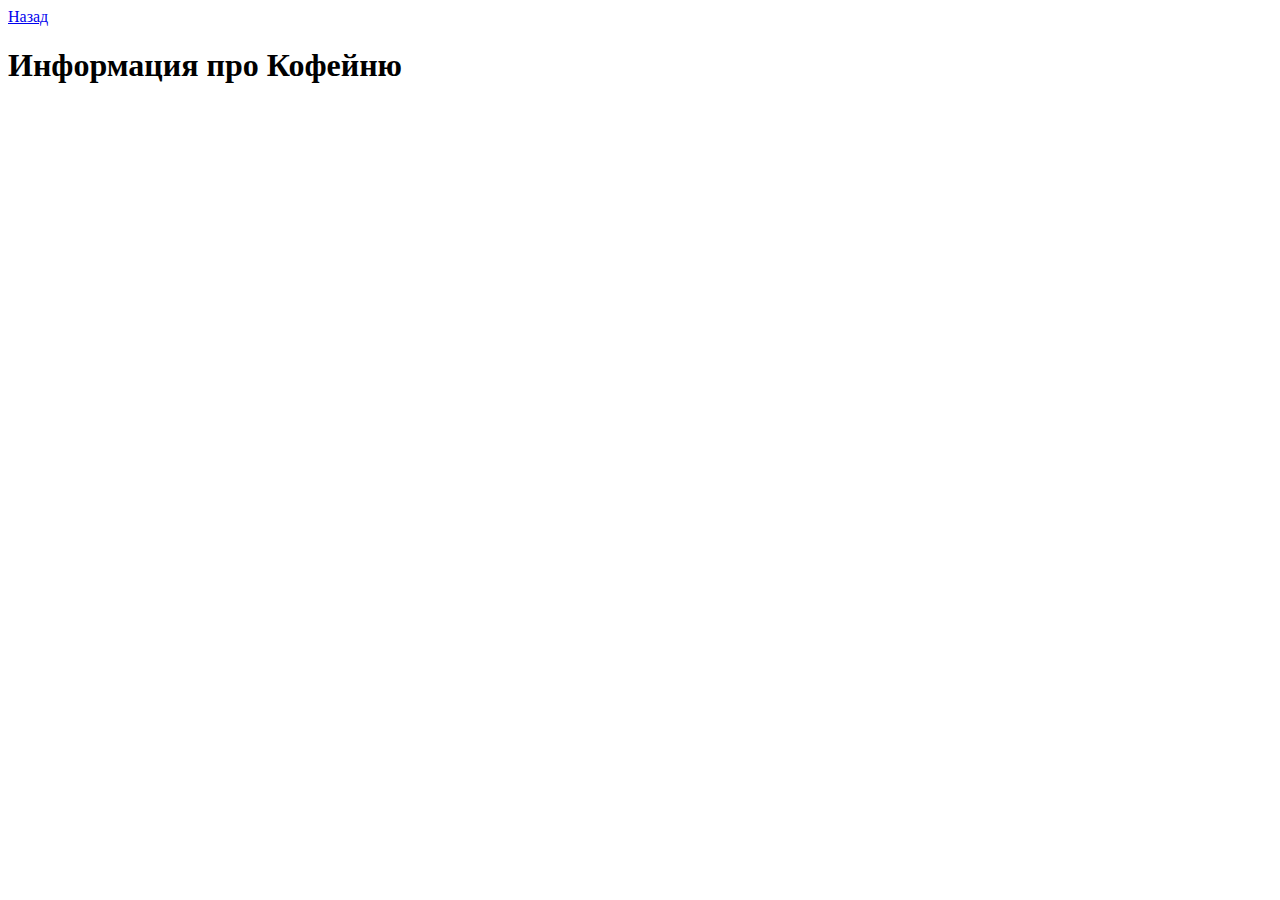
==== pages/coffee.html @ 372cf077 "create test welcome layout" ====
<!DOCTYPE html>
<html lang="en">
  <head>
    <meta charset="UTF-8" />
    <meta name="viewport" content="width=device-width, initial-scale=1.0" />
    <title>Книжный</title>
  </head>
  <body>
    <a href="../index.html">Назад</a>
    <h1>Информация про Кофейню</h1>
  </body>
</html>
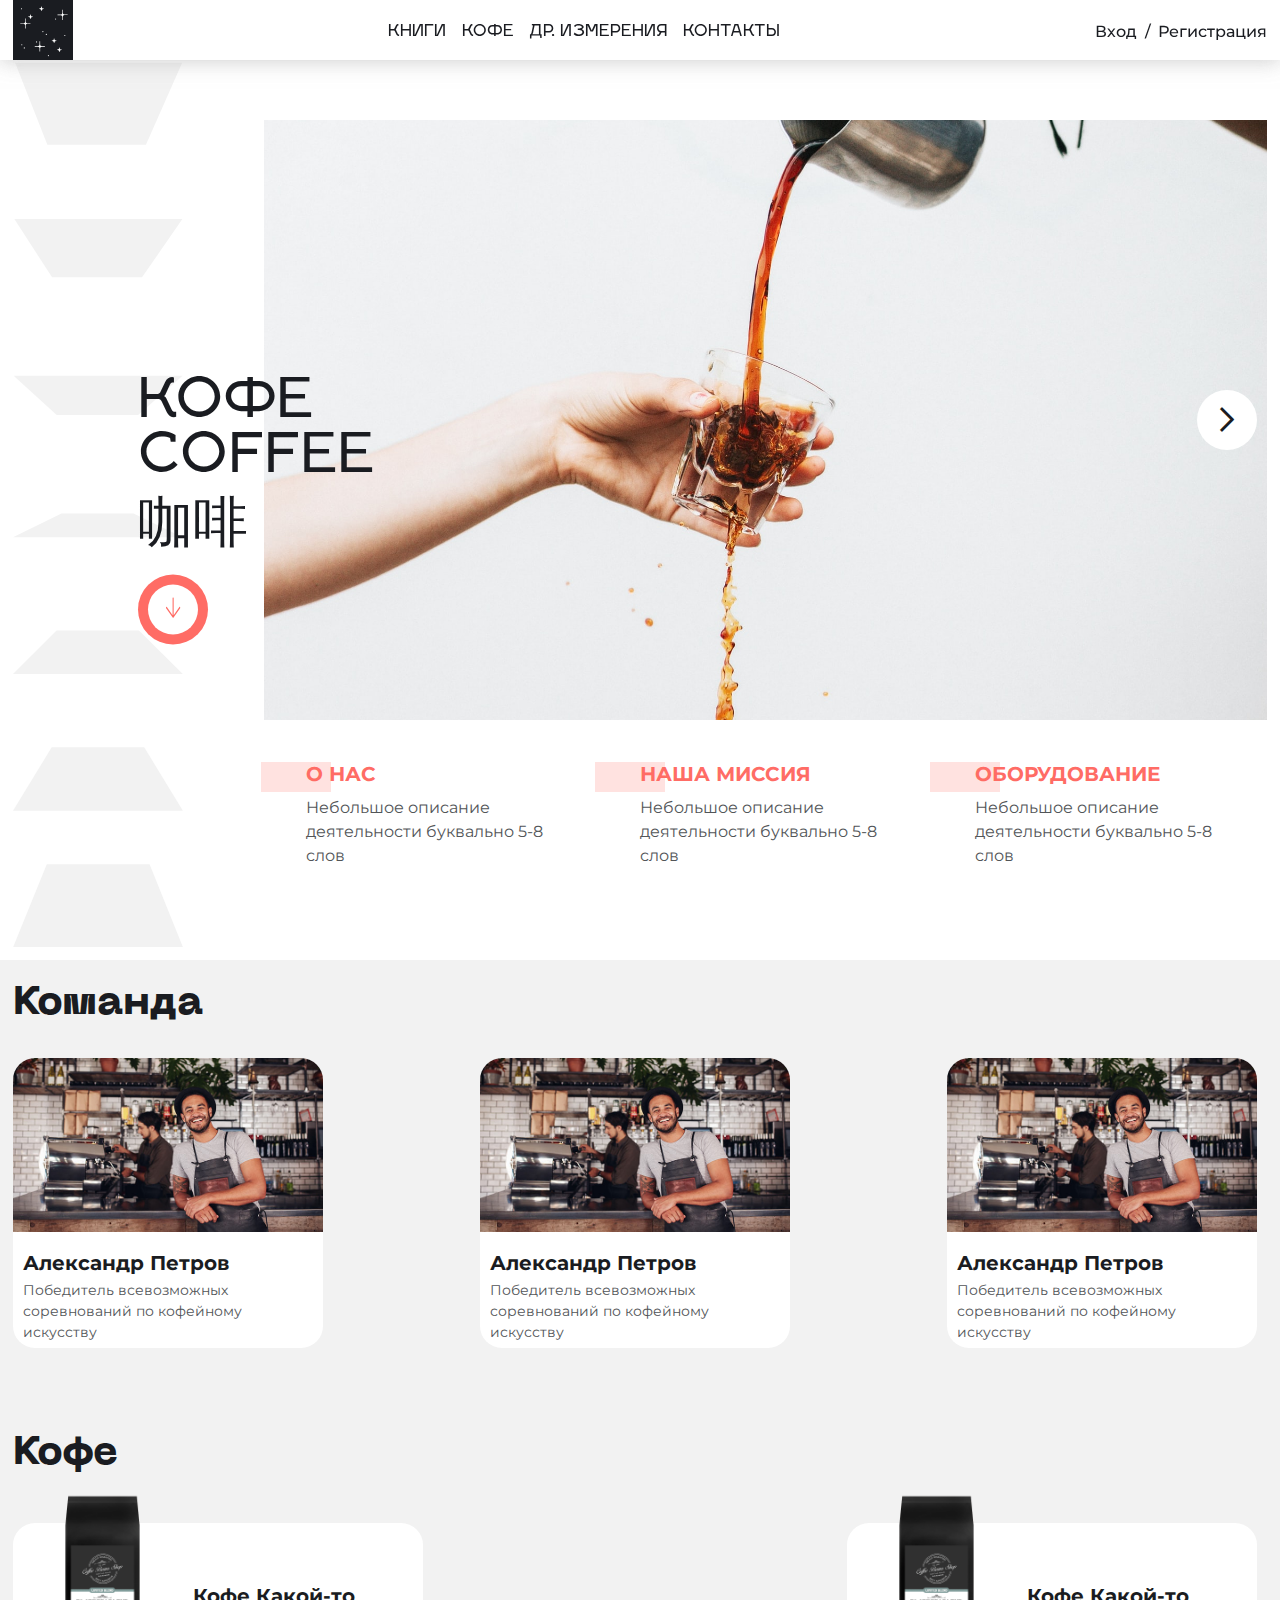
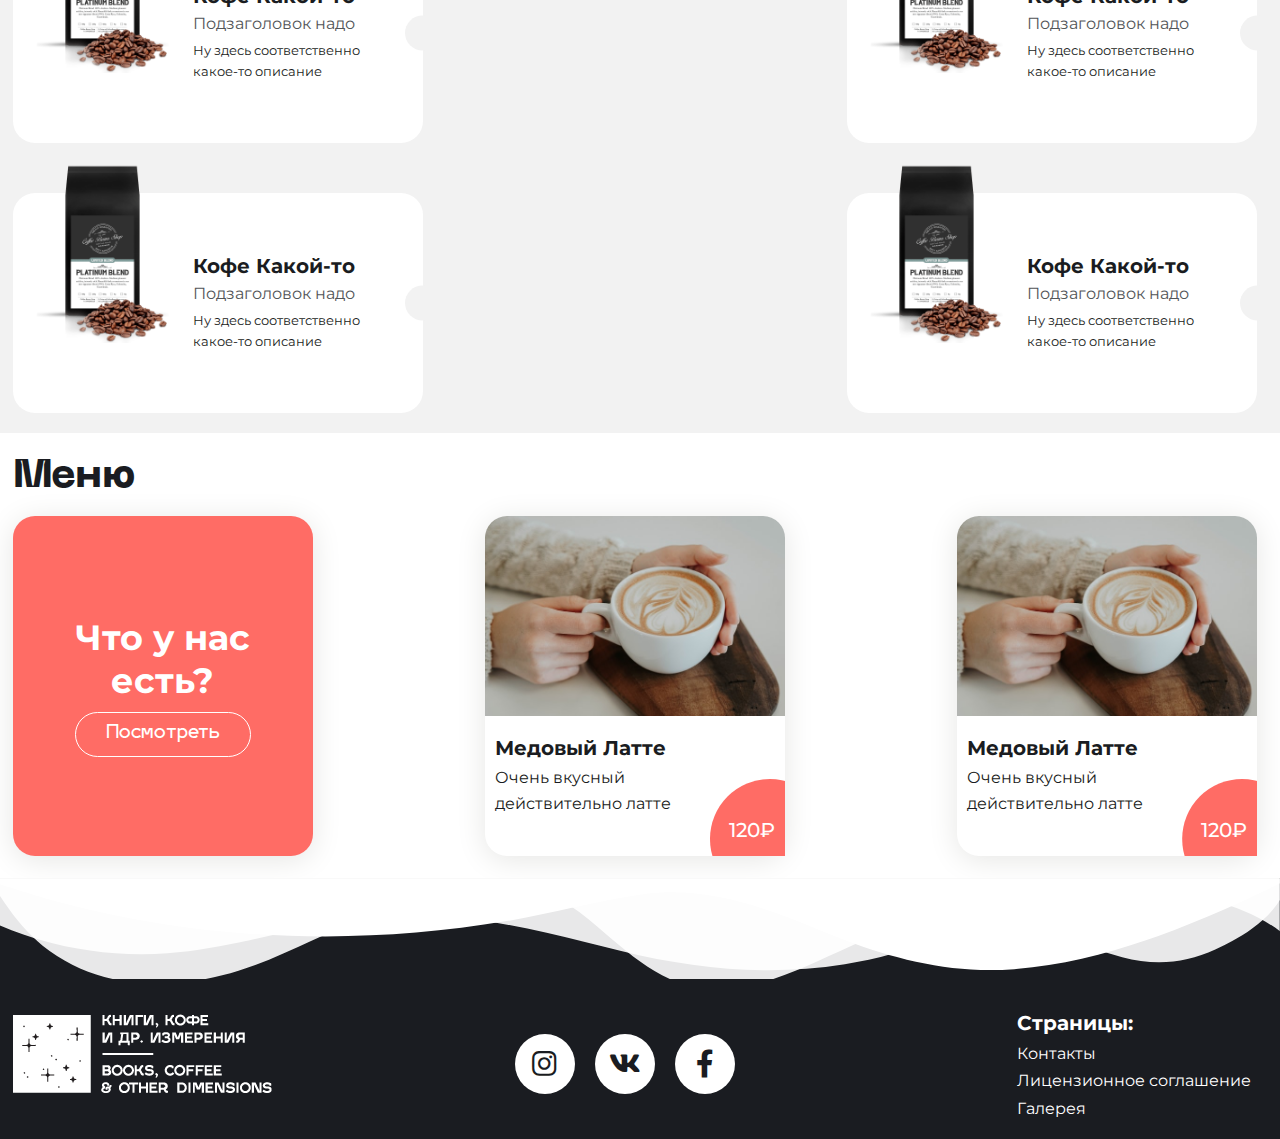
==== commit 463c0fe2: "create lections, auth, coffee pages" ====
--- a/pages/coffee.html
+++ b/pages/coffee.html
@@ -3,10 +3,305 @@
   <head>
     <meta charset="UTF-8" />
     <meta name="viewport" content="width=device-width, initial-scale=1.0" />
-    <title>Книжный</title>
+    <title>Кофейня</title>
+    <!-- FONT-AWESOME -->
+    <link rel="stylesheet" href="../style/css/icons.css" />
+    <!-- CSS -->
+    <link rel="stylesheet" href="../style/css/main.min.css" />
   </head>
   <body>
-    <a href="../index.html">Назад</a>
-    <h1>Информация про Кофейню</h1>
+    <!-- NAVBAR FIXED  -->
+    <nav class="nav-fixed-top">
+      <div class="container">
+        <div class="open-sidebar-button">
+          <i class="fal fa-bars"></i>
+        </div>
+        <div class="nav-logo">
+          <img src="../images/svg/logo-square--black.svg" alt="" />
+        </div>
+        <div class="nav-links">
+          <a class="link-hover-red" href="">Книги</a>
+          <a class="link-hover-red" href="">Кофе</a>
+          <a class="link-hover-red" href=""
+            >Др. И<span class="fix-font">з</span>мерения</a
+          >
+          <a class="link-hover-red" href="">Контакты</a>
+        </div>
+        <div class="nav-auth-buttons">
+          <a class="link-hover-red" href="./login.html">Вход</a>
+          <p>/</p>
+          <a class="link-hover-red" href="./register.html">Регистрация</a>
+        </div>
+      </div>
+    </nav>
+
+    <!-- TOPBAR -->
+    <aside class="sidebar">
+      <button class="close-sidebar-button">
+        <i class="fal fa-times"></i>
+      </button>
+      <div class="content">
+        <div class="logo">
+          <img src="/images/svg/logo-portal--white.svg" alt="" />
+        </div>
+        <div class="sidebar-links">
+          <a href="./pages/books.html">Книги</a>
+          <a href="./pages/coffee.html">Кофе</a>
+          <a href="./pages/lectorium.html"
+            >Др И<span class="fix-font">з</span>мерения</a
+          >
+          <a href="./pages/contacts.html">Контакты</a>
+          <a href="./pages/login.html">Войти / Регистрация</a>
+        </div>
+        <div class="social-links">
+          <a href="#" target="_blank" class="link">
+            <i class="fab fa-instagram"></i>
+          </a>
+          <a href="#" target="_blank" class="link">
+            <i class="fab fa-vk"></i>
+          </a>
+          <a href="#" target="_blank" class="link">
+            <i class="fab fa-facebook-f"></i>
+          </a>
+        </div>
+      </div>
+    </aside>
+
+    <!-- CONTENT -->
+    <main class="margined-navbar">
+      <!-- SECTION COFFEE WELCOME -->
+      <section class="section--coffee-page__hero">
+        <div class="container">
+          <!-- PORTAL -->
+          <div class="portal-image">
+            <img src="../images/svg/pattern_portal--gray.svg" alt="" />
+          </div>
+          <!-- SLIDER -->
+          <div class="slider--default">
+            <div class="slider-btns-wrapper">
+              <button class="btn-slider btn-right">
+                <i class="far fa-chevron-right"></i>
+              </button>
+            </div>
+            <div class="slides">
+              <img src="../images/coffee_slider.jpg" alt="" class="slide" />
+            </div>
+          </div>
+          <!-- TITLE -->
+          <div class="section-title-group">
+            <h1>Кофе</h1>
+            <h1>Co<span class="fix-font">f</span>fee</h1>
+            <h1>咖啡</h1>
+            <div class="btn-scroll-down">
+              <div class="arrow-wrapper">
+                <a href="#team" id="anchorLink" class="animated-icon">
+                  <img src="../images/icons/arrow-down-icon.svg" alt="" />
+                </a>
+              </div>
+            </div>
+          </div>
+          <!-- BRIEF INFO CARDS -->
+          <div class="cards-wrapper">
+            <div class="card">
+              <h6 class="card-title font-red">О нас</h6>
+              <p class="card-description">
+                Небольшое описание деятельности буквально 5-8 слов
+              </p>
+            </div>
+            <div class="card">
+              <h6 class="card-title font-red">Наша Миссия</h6>
+              <p class="card-description">
+                Небольшое описание деятельности буквально 5-8 слов
+              </p>
+            </div>
+            <div class="card">
+              <h6 class="card-title font-red">Оборудование</h6>
+              <p class="card-description">
+                Небольшое описание деятельности буквально 5-8 слов
+              </p>
+            </div>
+          </div>
+        </div>
+      </section>
+      <!-- SECTION COFFEE TEAM -->
+      <section id="team" class="section--coffee-team">
+        <div class="container">
+          <h2 class="section-title">Команда</h2>
+          <div class="cards-wrapper">
+            <div class="card">
+              <div class="card-image">
+                <img src="../images/coffee-worker.jpg" alt="" />
+              </div>
+              <h6 class="card-title">Александр Петров</h6>
+              <p class="card-description">
+                Победитель всевозможных соревнований по кофейному искусству
+              </p>
+            </div>
+            <div class="card">
+              <div class="card-image">
+                <img src="../images/coffee-worker.jpg" alt="" />
+              </div>
+              <h6 class="card-title">Александр Петров</h6>
+              <p class="card-description">
+                Победитель всевозможных соревнований по кофейному искусству
+              </p>
+            </div>
+            <div class="card">
+              <div class="card-image">
+                <img src="../images/coffee-worker.jpg" alt="" />
+              </div>
+              <h6 class="card-title">Александр Петров</h6>
+              <p class="card-description">
+                Победитель всевозможных соревнований по кофейному искусству
+              </p>
+            </div>
+          </div>
+        </div>
+      </section>
+      <!-- SECTION COFFEE ABOUT COFFEE -->
+      <section class="section--coffee-about-coffee">
+        <div class="container">
+          <h2 class="section-title">Кофе</h2>
+          <div class="cards-wrapper">
+            <div class="card">
+              <div class="card-image">
+                <img src="../images/coffee.png" alt="" />
+              </div>
+              <div class="card-content">
+                <h6 class="card-title">Кофе Какой-то</h6>
+                <p class="card-subtitle">Подзаголовок надо</p>
+                <p class="card-description">
+                  Ну здесь соответственно какое-то описание
+                </p>
+              </div>
+              <div class="card-decoration"></div>
+            </div>
+            <div class="card">
+              <div class="card-image">
+                <img src="../images/coffee.png" alt="" />
+              </div>
+              <div class="card-content">
+                <h6 class="card-title">Кофе Какой-то</h6>
+                <p class="card-subtitle">Подзаголовок надо</p>
+                <p class="card-description">
+                  Ну здесь соответственно какое-то описание
+                </p>
+              </div>
+              <div class="card-decoration"></div>
+            </div>
+            <div class="card">
+              <div class="card-image">
+                <img src="../images/coffee.png" alt="" />
+              </div>
+              <div class="card-content">
+                <h6 class="card-title">Кофе Какой-то</h6>
+                <p class="card-subtitle">Подзаголовок надо</p>
+                <p class="card-description">
+                  Ну здесь соответственно какое-то описание
+                </p>
+              </div>
+              <div class="card-decoration"></div>
+            </div>
+            <div class="card">
+              <div class="card-image">
+                <img src="../images/coffee.png" alt="" />
+              </div>
+              <div class="card-content">
+                <h6 class="card-title">Кофе Какой-то</h6>
+                <p class="card-subtitle">Подзаголовок надо</p>
+                <p class="card-description">
+                  Ну здесь соответственно какое-то описание
+                </p>
+              </div>
+              <div class="card-decoration"></div>
+            </div>
+          </div>
+        </div>
+      </section>
+      <!-- SECTION COFFEE MENU -->
+      <section class="section--coffee-menu">
+        <div class="container">
+          <h2 class="section-title">Меню</h2>
+          <div class="cards-wrapper">
+            <div class="card">
+              <h3 class="font-white">
+                Что у нас <br />
+                есть?
+              </h3>
+              <a href="" class="btn btn-x1 btn-round btn-white">Посмотреть</a>
+            </div>
+            <div class="card">
+              <div class="card-image">
+                <img src="../images/coffee-1.jpg" alt="" />
+              </div>
+              <h6 class="card-title">Медовый Латте</h6>
+              <p class="card-description">Очень вкусный действительно латте</p>
+              <p class="card-price font-white">120₽</p>
+            </div>
+            <div class="card">
+              <div class="card-image">
+                <img src="../images/coffee-1.jpg" alt="" />
+              </div>
+              <h6 class="card-title">Медовый Латте</h6>
+              <p class="card-description">Очень вкусный действительно латте</p>
+              <p class="card-price font-white">120₽</p>
+            </div>
+          </div>
+        </div>
+      </section>
+    </main>
+    <!-- FOOTER -->
+    <footer>
+      <div class="shape-divider-bottom">
+        <svg
+          data-name="Layer 1"
+          xmlns="http://www.w3.org/2000/svg"
+          viewBox="0 0 1200 100"
+          preserveAspectRatio="none"
+        >
+          <path
+            d="M0,0V46.29c47.79,22.2,103.59,32.17,158,28,70.36-5.37,136.33-33.31,206.8-37.5C438.64,32.43,512.34,53.67,583,72.05c69.27,18,138.3,24.88,209.4,13.08,36.15-6,69.85-17.84,104.45-29.34C989.49,25,1113-14.29,1200,52.47V0Z"
+            opacity=".9"
+            class="shape-fill"
+          ></path>
+          <path
+            d="M0,0V15.81C13,36.92,27.64,56.86,47.69,72.05,99.41,111.27,165,111,224.58,91.58c31.15-10.15,60.09-26.07,89.67-39.8,40.92-19,84.73-46,130.83-49.67,36.26-2.85,70.9,9.42,98.6,31.56,31.77,25.39,62.32,62,103.63,73,40.44,10.79,81.35-6.69,119.13-24.28s75.16-39,116.92-43.05c59.73-5.85,113.28,22.88,168.9,38.84,30.2,8.66,59,6.17,87.09-7.5,22.43-10.89,48-26.93,60.65-49.24V0Z"
+            opacity=".9"
+            class="shape-fill"
+          ></path>
+          <path
+            d="M0,0V5.63C149.93,59,314.09,71.32,475.83,42.57c43-7.64,84.23-20.12,127.61-26.46,59-8.63,112.48,12.24,165.56,35.4C827.93,77.22,886,95.24,951.2,90c86.53-7,172.46-45.71,248.8-84.81V0Z"
+            class="shape-fill"
+          ></path>
+        </svg>
+      </div>
+      <div class="container">
+        <div class="footer-logo">
+          <img src="../images/logo-footer.png" alt="" />
+        </div>
+        <div class="social-links">
+          <a href="#" target="_blank" class="link">
+            <i class="fab fa-instagram"></i>
+          </a>
+          <a href="#" target="_blank" class="link">
+            <i class="fab fa-vk"></i>
+          </a>
+          <a href="#" target="_blank" class="link">
+            <i class="fab fa-facebook-f"></i>
+          </a>
+        </div>
+        <div class="footer-links">
+          <h6 class="font-white">Страницы:</h6>
+          <ul class="links-list">
+            <a class="link-hover-red" href="#">Контакты</a>
+            <a class="link-hover-red" href="#">Лицензионное соглашение</a>
+            <a class="link-hover-red" href="#">Галерея</a>
+          </ul>
+        </div>
+      </div>
+    </footer>
+
+    <!-- JS -->
+    <script src="../js/index.js"></script>
   </body>
 </html>
--- a/style/css/main.min.css
+++ b/style/css/main.min.css
@@ -0,0 +1,2 @@
+@import url("https://fonts.googleapis.com/css2?family=Montserrat:wght@300;400;500&display=swap");*{margin:0;padding:0;box-sizing:border-box}html{font-size:10px}body{color:#1a1c21;font-family:"Montserrat", sans-serif}main{width:100%;min-height:100vh;height:auto;position:relative}.margined-navbar{margin-top:60px}section{width:100%;height:auto;position:relative}section .section-title{margin-top:25px}@media only screen and (max-width: 767px){section .section-title{text-align:center}}section .content-bar{width:100%;height:auto;display:flex;position:relative;margin:20px 0px 20px 0px;align-items:center}section .content-bar .back-button{width:100px}section .content-bar .back-button a{color:#1a1c21;font-weight:500;font-size:20px}section .content-bar .back-button:hover a{color:#ff6c65}section .content-bar .button-group{display:flex}section .content-bar .button-group button{outline:none}@media screen and (max-width: 550px){section .content-bar .button-group{flex-direction:column-reverse}section .content-bar .button-group button:last-child{border-left:1px solid #1a1c21 !important}}.container{width:1270px;height:auto;margin:auto;display:flex;flex-direction:column;position:relative}@media only screen and (max-width: 1289px){.container{width:98%}}.social-links{width:220px;height:auto;display:flex;justify-content:space-between}@media only screen and (max-width: 979px){.social-links{margin:15px 0px 15px 0px}}.social-links .link{width:60px;height:60px;background-color:#fff;display:flex;justify-content:center;align-items:center;border-radius:50%}.social-links .link i{color:#1a1c21;font-size:28px;transition:0.1s ease-in-out}.social-links .link:hover i{color:#ff6c65}.pagination{width:auto;min-width:180px;height:60px;margin:50px auto 0px auto;display:flex}.pagination .btn-pagination{width:60px;height:60px;border:1px solid #e6e6e4;border-left:none;font-size:20px;font-weight:700;transition:0.15s ease-in-out}.pagination .btn-pagination:first-child{border-left:1px solid #e6e6e4}.pagination .btn-pagination:hover{background-color:#ff6c65;border-color:#ff6c65;color:#fff}@font-face{font-family:NeueMachina-UltraBold;src:url("../fonts/NeueMachina-Ultrabold.woff2")}@font-face{font-family:IgraSans;src:url("../fonts/IgraSans.otf")}h1,h2,h3{font-family:NeueMachina-UltraBold}.fix-font{margin-left:1px}h4,h5,h6{font-family:IgraSans}h1{font-size:4.5rem}@media only screen and (max-width: 767px){h1{font-size:3.5rem}}h2{font-size:4rem}h3{font-size:3.5rem}h4{font-size:3rem;font-family:"Montserrat", sans-serif}h5{font-size:2.5rem;font-family:"Montserrat", sans-serif}h6{font-size:2rem;font-family:"Montserrat", sans-serif}p{font-size:1.6rem;line-height:1.6;font-family:"Montserrat", sans-serif}a{font-size:1.6rem;text-decoration:none;transition:0.2s ease-in-out;font-family:"Montserrat", sans-serif;color:#1a1c21}.link-hover-red{transition:0.15s ease-in-out}.link-hover-red:hover{color:#ff6c65 !important}li{list-style-type:none}.text-center{text-align:center}.font-white{color:#fff}.font-red{color:#ff6c65}.font-violet{color:#999aca}button{background-color:transparent;font-size:16px;cursor:pointer;border:none}.btn{margin-top:10px;font-family:IgraSans;display:flex;align-items:center;transition:0.15s ease-out;cursor:pointer;background-color:transparent;user-select:none;outline:0}.btn:focus{outline:auto}.btn-x1{height:45px;font-size:18px;padding:0px 30px;border-radius:4px}.btn-x2{height:40px;padding:0px 25px;border-radius:4px}.btn-x3{height:35px;padding:0px 20px;border-radius:4px}.btn-round{border-radius:33px}.btn-black{border:1px solid #1a1c21;color:#1a1c21}.btn-black:hover{background-color:#1a1c21;color:#fff}.btn-white{border:1px solid #fff;color:#fff}.btn-white:hover{background-color:#fff;color:#1a1c21}.btn-red{border:1px solid #ff6c65;color:#ff6c65}.btn-red:hover{background-color:#ff6c65;color:#fff}.btn-green{border:1px solid #10e092;color:#10e092}.btn-green:hover{background-color:#10e092;color:#fff}.btn-violet{border:1px solid #999aca;color:#999aca}.btn-violet:hover{background-color:#999aca;color:#fff}.btn-violet-fill{border:1px solid #999aca;background-color:#999aca;color:#fff}.btn-green-fill{border:1px solid #10e092;background-color:#10e092;color:#fff}.btn-red-fill{border:1px solid #ff6c65;background-color:#ff6c65;color:#fff}.btn-black-fill{border:1px solid #1a1c21;background-color:#1a1c21;color:#fff}.btn-white-fill{border:1px solid #fff;background-color:#fff;color:#1a1c21}.btn-icon i{font-size:23px;margin:2.5px 0px 0px 12px}.slider--fullpage,.slider--default{width:100%;height:100vh;position:absolute;background-color:#000000}.slider--fullpage .slides .slide,.slider--default .slides .slide{object-fit:cover;width:100%;height:100%;position:absolute;left:0;top:0;opacity:0.7}.slider--fullpage{left:0;top:0}.slider--default{right:0;top:0}.slider-btns-wrapper{width:100%;height:60px;position:absolute;top:50%;transform:translateY(-50%);z-index:5}.slider-btns-wrapper .btn-slider{width:60px;height:60px;background-color:#fff;border-radius:50%;position:absolute;top:0;display:flex;justify-content:center;align-items:center;cursor:pointer;transition:0.15 ease-in-out}.slider-btns-wrapper .btn-slider i{font-size:28px;color:#1a1c21}.slider-btns-wrapper .btn-slider:hover{background-color:#ff6c65}.slider-btns-wrapper .btn-slider:hover i{color:#fff}.slider-btns-wrapper .btn-left{left:0}.slider-btns-wrapper .btn-right{right:0}@media only screen and (max-width: 479px){.slider-btns-wrapper .btn-slider{width:45px;height:45px}.slider-btns-wrapper .btn-slider i{font-size:20px}}.input-type-standart,.input-type-password,.input-type-file,.input-type-select{width:300px;height:auto;margin-top:15px}.input-type-standart label,.input-type-password label,.input-type-file label,.input-type-select label{font-size:13px;text-transform:uppercase;font-weight:600}.input-type-standart input,.input-type-password input,.input-type-file input,.input-type-select input{width:100%;height:40px;border:none;outline:none;font-size:16px;font-family:"Montserrat", sans-serif;background-color:transparent;font-weight:400;border-bottom:3px solid #1a1c21}.input-type-standart input:focus,.input-type-password input:focus,.input-type-file input:focus,.input-type-select input:focus{border-color:#10e092}.input-type-password input{font-size:25px}.input-type-file,.input-type-select{display:flex;flex-direction:column;border-bottom:3px solid #1a1c21;position:relative}.input-type-file .input-text,.input-type-select .input-text{position:absolute;left:0;bottom:10px;font-size:16px}.input-type-file .input-icon,.input-type-select .input-icon{position:absolute;right:10px;bottom:10px}.input-type-file .input-icon i,.input-type-select .input-icon i{font-size:20px}.input-type-file input,.input-type-file select,.input-type-select input,.input-type-select select{height:37px;opacity:0}.input-error input{border-color:#ff6c65;margin-bottom:7.5px}.input-error small{font-size:14px;font-weight:500;color:#ff6c65}.cards-wrapper{width:100%;height:auto;display:flex;flex-wrap:wrap;margin-bottom:20px}.cards-wrapper .card{width:320px;height:300px;display:flex;flex-direction:column;box-shadow:0 4px 30px #e6e6e4;background-color:#fff;border-radius:22px;margin-top:20px;position:relative}.cards-wrapper .card .card-icon{width:90px;height:90px;border-radius:50%;border:2px solid #525558;display:flex;justify-content:center;align-items:center;margin:2.5px auto 12.5px auto}.cards-wrapper .card .card-icon i{font-size:35px}.cards-wrapper .card .card-icon .rotated{transform:rotate(90deg)}.cards-wrapper .card .card-image{width:100%;height:270px;overflow:hidden;border-top-left-radius:22px;border-top-right-radius:22px}.cards-wrapper .card .card-image img{max-width:100%}.cards-wrapper .card .card-title{text-align:center}.cards-wrapper .card .card-text{text-align:center;margin-top:12.5px}.cards-wrapper .card-lection{width:300px;height:380px;margin-top:25px;display:flex;flex-direction:column;background-color:#1a1c21;position:relative}.cards-wrapper .card-lection .card-image{position:relative}.cards-wrapper .card-lection .card-image img{width:100%;height:230px;object-fit:cover}.cards-wrapper .card-lection .card-image .card-places{width:70px;height:55px;background-color:#fff;display:flex;flex-direction:column;align-items:center;justify-content:center;position:absolute;top:0;right:0}.cards-wrapper .card-lection .card-image .card-places h6{color:#ff6c65;font-weight:700}.cards-wrapper .card-lection .card-image .card-places p{font-size:13px;font-weight:500;text-transform:uppercase}.cards-wrapper .card-lection .card-content{width:100%;height:auto;display:flex;flex-direction:column;align-items:flex-start;margin-top:10px}.cards-wrapper .card-lection .card-content .card-title{font-size:20px;line-height:1.5;transition:0.15s ease-in-out}.cards-wrapper .card-lection .card-content .card-date{margin-top:7.5px;position:relative}.cards-wrapper .card-lection .card-content .card-date h6{font-weight:500;letter-spacing:2px}.cards-wrapper .card-lection .card-content .card-date::before{content:"";width:90px;height:30px;background-color:#ff6c65;position:absolute;left:-10px;top:0;opacity:0.2}.cards-wrapper .card-lection .card-content .card-description{margin-top:12.5px;font-size:14px;display:flex;align-items:center}.cards-wrapper .card-lection .card-content .card-description i{font-size:20px;color:#919394}.cards-wrapper .card-lection .card-content .card-description p{font-size:16px;margin-left:10px;color:#919394}.cards-wrapper .card-lection .card-next-btn-round{width:35px;height:35px;border-radius:50%;background-color:#525558;position:absolute;right:-17.5px;top:50%;transform:translateY(-50%);display:flex;justify-content:center;align-items:center}.cards-wrapper .card-lection .card-next-btn-round i{font-size:22px;color:#fff}@media only screen and (max-width: 479px){.cards-wrapper .card-lection .card-next-btn-round{right:5px}}.cards-wrapper .card-lection:hover .card-title{color:#ff6c65}.nav-fixed-top{width:100%;height:60px;z-index:10;background-color:#fff;position:fixed;top:0;left:0;box-shadow:rgba(179,179,179,0.13) 0px 1px 23px 0px,rgba(179,179,179,0.5) 0px 2px 18px;opacity:1;transition:0.3s ease-out}.nav-fixed-top .container{flex-direction:row;justify-content:space-between;align-items:center}.nav-fixed-top .open-sidebar-button{height:60px;align-items:center;padding:10px;display:none;outline:none}.nav-fixed-top .open-sidebar-button i{color:#ff6c65;font-size:30px}.nav-fixed-top .nav-logo{width:60px}.nav-fixed-top .nav-links a{font-family:IgraSans;text-transform:uppercase;margin-right:12.5px}.nav-fixed-top .nav-links a:last-child{margin-right:0}.nav-fixed-top .nav-auth-buttons{display:flex;align-items:center;font-weight:500}.nav-fixed-top .nav-auth-buttons p{margin:0px 7.5px 0px 7.5px}@media only screen and (max-width: 979px){.nav-fixed-top .nav-logo,.nav-fixed-top .nav-links{display:none}.nav-fixed-top .open-sidebar-button{display:flex}.nav-fixed-top .nav-auth-buttons{margin-right:5px}}.sidebar{width:100%;height:100vh;position:fixed;top:0;left:0;background-color:#1a1c21;z-index:10;transform:scaleY(0);transform-origin:top;transition:0.2s ease-in-out;display:flex;flex-direction:column}.sidebar .close-sidebar-button{position:absolute;right:15px;top:15px;outline:none}.sidebar .close-sidebar-button i{font-size:30px;color:#fff}.sidebar .content{width:90%;height:auto;margin:auto;display:flex;flex-direction:column;align-items:center}.sidebar .content .logo{width:100px}.sidebar .content .sidebar-links{margin-top:20px;display:flex;flex-direction:column}.sidebar .content .sidebar-links a{text-align:center;color:#fff;font-family:IgraSans;text-transform:uppercase;margin-top:12.5px;font-size:20px}.sidebar .content .sidebar-links a:last-child{margin-top:40px}.sidebar .content .social-links{margin-top:30px}input{border:none}.auth-form{width:270px;height:auto;position:relative;margin:auto;display:flex;flex-direction:column;align-items:center}.auth-form h2{text-transform:uppercase;letter-spacing:2px}.auth-form .input-group{width:100%;height:auto;margin-top:20px}.auth-form .input-group label{color:#919394;font-size:16px;font-family:"Montserrat", sans-serif;font-weight:500}.auth-form .input-group input{width:100%;height:40px;background-color:#26292e;padding-left:10px;font-family:"Montserrat", sans-serif;font-weight:500;font-size:16px;color:#fff;margin-top:7.5px}.auth-form .forgot-password{align-self:start;margin:12.5px 0px 0px 0px}.auth-form .forgot-password a{font-size:12px;color:#919394;font-family:"Montserrat", sans-serif;font-weight:500}.auth-form .btn{width:100%;display:flex;justify-content:center;margin-top:10px}footer{width:100%;height:auto;position:relative;background-color:#1a1c21}footer .shape-divider-bottom{width:100%;overflow:hidden;line-height:0;transform:rotate(180deg);margin-top:2px}footer .shape-divider-bottom svg{display:block;width:calc(100% + 1.3px);height:calc(100px + 1.3px);transform:rotate(180deg)}footer .shape-divider-bottom .shape-fill{fill:#fff}footer .container{height:100%;align-items:center;margin-bottom:0;margin-top:10px;flex-direction:row;justify-content:space-between}@media only screen and (max-width: 979px){footer .container{flex-direction:column}}footer .container .footer-logo{width:220px;height:100px}@media only screen and (max-width: 979px){footer .container .footer-logo{margin-top:15px}}footer .container .footer-links{width:250px;height:150px;display:flex;flex-direction:column;justify-content:center}footer .container .footer-links .links-list{display:flex;flex-direction:column}footer .container .footer-links .links-list a{color:#fff;margin-top:8.5px}@media only screen and (max-width: 979px){footer .container .footer-links{display:none}}.portal-wrapper{width:300px;height:100vh;position:fixed;top:0;z-index:6}.portal-wrapper svg{width:inherit;height:inherit}.portal-wrapper svg .triangle{fill:#1a1c21}@media only screen and (max-width: 979px){.portal-wrapper{width:220px}}@media only screen and (max-width: 767px){.portal-wrapper{width:100%;height:200px}}@media screen and (max-width: 500px){.portal-wrapper{height:150px}}.global-portal-left{left:0}.global-portal-left .logo-vertical{width:100px;position:absolute;left:50px;top:50px;z-index:5}@media only screen and (max-width: 979px){.global-portal-left .logo-vertical{left:25px}}.global-portal-left .logo-horizontal{width:80px;position:absolute;left:15px;top:30px;display:none}@media only screen and (max-width: 767px){.global-portal-left .logo-vertical{display:none}.global-portal-left .logo-horizontal{display:block}}.global-portal-right{right:0}.global-portal-right .menu-links{width:180px;color:#fff;z-index:5;position:absolute;bottom:25px;right:20px;display:flex;flex-direction:column}.global-portal-right .menu-links a{font-size:18px;color:#fff;font-family:IgraSans;text-transform:uppercase;text-align:right;margin-top:12.5px}.global-portal-right .menu-links a:first-child{margin-top:0}@media only screen and (max-width: 767px){.global-portal-right .menu-links{display:none}}@media only screen and (max-width: 767px){.global-portal-right{top:calc(100% - 200px)}}@media screen and (max-width: 500px){.global-portal-right{top:calc(100% - 150px)}}.section--welcome-page__hero{min-height:100vh}@media screen and (max-width: 450px){.section--welcome-page__hero .slider-btns-wrapper .btn-left{display:none}.section--welcome-page__hero .slider-btns-wrapper .btn-right{right:15px}}.section--welcome-page__hero .container{height:100vh}.section--welcome-page__hero .title__hero{margin:350px auto auto 150px}.section--welcome-page__hero .title__hero h1{font-size:6rem;transition:0.15s ease-in-out;font-family:IgraSans;text-transform:uppercase;color:#fff;letter-spacing:2px}.section--welcome-page__hero .title__hero h1:hover{color:#ff6c65}@media screen and (max-width: 1380px){.section--welcome-page__hero .title__hero{margin-left:200px}}@media only screen and (max-width: 979px){.section--welcome-page__hero .title__hero{margin-left:160px}}@media screen and (max-width: 650px){.section--welcome-page__hero .title__hero{margin-top:auto;margin-left:80px}.section--welcome-page__hero .title__hero h1{font-size:5rem}}@media screen and (max-width: 450px){.section--welcome-page__hero .title__hero{margin-left:15px}.section--welcome-page__hero .title__hero h1{font-size:4rem}}.section--welcome-page__books .grid-container-4fr{align-self:center;width:100%;height:auto;display:grid;grid-template-columns:repeat(4, 1fr);margin:40px 0px 40px 0px;column-gap:20px}@media only screen and (max-width: 979px){.section--welcome-page__books .grid-container-4fr{width:100%;grid-template-columns:repeat(2, 1fr)}}.section--welcome-page__books .grid-container-4fr .column{grid-column-end:span 2;border:4px solid #1a1c21;margin-top:20px}.section--welcome-page__books .grid-container-4fr .column:nth-child(3){border-left:none}.section--welcome-page__books .grid-container-4fr .section--title-small{height:120px;display:flex;justify-content:center;align-items:center;border-bottom:4px solid #1a1c21}.section--welcome-page__books .grid-container-4fr .section--title-small h1{font-family:IgraSans;text-transform:uppercase;text-align:center}.section--welcome-page__books .grid-container-4fr .section--call-to-action{height:160px;display:flex;align-items:center;justify-content:center;justify-content:space-around;border-bottom:4px solid #1a1c21}@media only screen and (max-width: 479px){.section--welcome-page__books .grid-container-4fr .section--call-to-action{height:210px;flex-direction:column}}.section--welcome-page__books .grid-container-4fr .section--call-to-action .text h5{font-family:IgraSans;text-transform:uppercase;line-height:1.7}.section--welcome-page__books .grid-container-4fr .section--call-to-action .btn{padding:0px 50px 0px 50px;height:55px}@media only screen and (max-width: 479px){.section--welcome-page__books .grid-container-4fr .section--call-to-action .btn{height:45px}}.section--welcome-page__books .grid-container-4fr .section--row-design{display:grid;grid-template-columns:1fr 1fr 1fr;height:120px}.section--welcome-page__books .grid-container-4fr .section--row-design .design-container{position:relative;display:flex;justify-content:center;align-items:center;border-right:4px solid #1a1c21}.section--welcome-page__books .grid-container-4fr .section--row-design .design-container:last-child{border-right:none}.section--welcome-page__books .grid-container-4fr .section--row-design .design-container img{width:50px;height:50px}.section--welcome-page__books .grid-container-4fr .section--row-design .design-container i{font-size:60px;color:#1a1c21}.section--welcome-page__books .grid-container-2fr{background-color:#fff;display:grid;grid-template-columns:repeat(2, 1fr);margin:0px 0px 40px 0px;border:4px solid #1a1c21}@media only screen and (max-width: 767px){.section--welcome-page__books .grid-container-2fr{grid-template-columns:1fr}}.section--welcome-page__books .grid-container-2fr .section--title-big{grid-column-end:span 2;height:200px;display:flex;justify-content:center;align-items:center;border-bottom:4px solid #1a1c21;text-align:center}@media only screen and (max-width: 767px){.section--welcome-page__books .grid-container-2fr .section--title-big{grid-column-end:span 1}}.section--welcome-page__books .grid-container-2fr .section--title-big h1{font-family:IgraSans;text-transform:uppercase;letter-spacing:2px}@media only screen and (max-width: 479px){.section--welcome-page__books .grid-container-2fr .section--title-big h1{font-size:30px;letter-spacing:normal}}.section--welcome-page__books .grid-container-2fr .section--consultant-time{height:120px;border-bottom:4px solid #1a1c21;align-items:center;padding:20px}.section--welcome-page__books .grid-container-2fr .section--consultant-time:nth-child(odd){border-left:4px solid #1a1c21}@media only screen and (max-width: 767px){.section--welcome-page__books .grid-container-2fr .section--consultant-time:nth-child(odd){border-left:none}}.section--welcome-page__books .grid-container-2fr .section--consultant-time:nth-last-child(-n+2){border-bottom:none}@media only screen and (max-width: 767px){.section--welcome-page__books .grid-container-2fr .section--consultant-time:nth-last-child(-n+2){border-bottom:4px solid #1a1c21}.section--welcome-page__books .grid-container-2fr .section--consultant-time:last-child{border-bottom:none}}.section--welcome-page__books .grid-container-2fr .section--consultant-time .content{height:80px;display:flex;align-items:center}.section--welcome-page__books .grid-container-2fr .section--consultant-time .content .content--date{width:60px;height:60px;background-color:#ff6c65;display:flex;flex-direction:column;justify-content:center;align-items:center}.section--welcome-page__books .grid-container-2fr .section--consultant-time .content .content--date h6{color:#fff;text-transform:uppercase;font-weight:500}.section--welcome-page__books .grid-container-2fr .section--consultant-time .content .content--text{width:calc(100% - 80px);margin-left:20px}.section--welcome-page__books .grid-container-2fr .section--consultant-time .content .content--text h6{font-weight:500}.section--welcome-page__coffee{background-color:#deba6e;height:auto}.section--welcome-page__coffee .grid-container{width:100%;display:flex;flex-direction:column;margin:30px 0px 20px 0px}.section--welcome-page__coffee .grid-container .text-content{display:flex;flex-direction:column;justify-content:center;align-items:center;margin:15px 0px 15px 0px}.section--welcome-page__coffee .grid-container .text-content .heading-wrapper{display:flex}@media screen and (max-width: 600px){.section--welcome-page__coffee .grid-container .text-content .heading-wrapper{flex-direction:column}}.section--welcome-page__coffee .grid-container .text-content .heading-wrapper h1{color:#999aca;letter-spacing:4px;font-family:IgraSans;text-transform:uppercase;text-align:center}.section--welcome-page__coffee .grid-container .text-content p{color:#999aca;font-weight:500;text-align:center;margin-top:12.5px;width:300px}.section--welcome-page__coffee .grid-container .pattern-left,.section--welcome-page__coffee .grid-container .pattern-right{display:flex}.section--welcome-page__coffee .grid-container .pattern-left img,.section--welcome-page__coffee .grid-container .pattern-right img{width:450px}.section--welcome-page__coffee .grid-container .pattern-right{justify-content:flex-end}.section--welcome-lectorium{background-color:#fff}.section--welcome-lectorium .grid-container{width:100%;height:auto;display:grid;grid-template-columns:1fr;margin:30px 0px 30px 0px;column-gap:20px}.section--welcome-lectorium .grid-container .text-content{display:flex;flex-direction:column;align-items:flex-start;justify-content:center;align-items:center}.section--welcome-lectorium .grid-container .text-content h1{letter-spacing:3px;position:relative;text-align:center}.section--welcome-lectorium .grid-container .text-content h1::after{content:"";width:215px;height:2px;background-color:#1a1c21;position:absolute;left:50%;transform:translateX(-50%);bottom:-10px}.section--welcome-lectorium .grid-container .text-content .small-description{width:310px;height:auto;text-align:center;margin-top:20px}.section--welcome-lectorium .grid-container .text-content .btn{margin-top:20px}.section--welcome-lectorium .grid-container .content-bar{justify-content:space-between;align-items:center}.section--welcome-lectorium .grid-container .content-bar .btn{margin-right:10px}.section--welcome-lectorium .grid-container .content-bar h4{font-family:"Montserrat", sans-serif}@media only screen and (max-width: 767px){.section--welcome-lectorium .grid-container .content-bar{flex-direction:column;margin-top:30px}.section--welcome-lectorium .grid-container .content-bar h4{text-align:center}.section--welcome-lectorium .grid-container .content-bar .btn{margin-top:20px}}.section--welcome-lectorium .grid-container .cards-wrapper{min-height:500px;margin-top:10px;justify-content:space-between}.section--welcome-lectorium .grid-container .cards-wrapper .card-lection{background-color:#fff;margin-right:10px}@media screen and (max-width: 648px){.section--welcome-lectorium .grid-container .cards-wrapper{justify-content:center}}@media only screen and (max-width: 479px){.section--welcome-lectorium .grid-container .cards-wrapper .card-lection{margin-right:0}}.section--welcome-contacts{height:auto;background-color:#fff}.section--welcome-contacts .container{margin-top:-150px}.section--welcome-contacts .cards-wrapper{height:auto;justify-content:center}.section--welcome-contacts .cards-wrapper .card{width:310px;height:auto;padding:10px;background-color:#fff;align-items:center}.section--welcome-contacts .cards-wrapper .card .card-icon{border-color:#1a1c21}.section--welcome-contacts .cards-wrapper .card .card-icon i{color:#1a1c21}.section--welcome-contacts .cards-wrapper .card:last-child{margin-bottom:20px}.section--coffee-page__hero .container{min-height:100vh}@media only screen and (max-width: 979px){.section--coffee-page__hero .container{width:100%}}.section--coffee-page__hero .portal-image{width:200px;position:absolute;top:20%;transform:translateY(-20%)}.section--coffee-page__hero .portal-image img{min-height:100%}@media only screen and (max-width: 979px){.section--coffee-page__hero .portal-image{display:none}}.section--coffee-page__hero .slider--default{width:80%;height:600px;right:0;top:20%;transform:translateY(-20%)}.section--coffee-page__hero .slider--default .slide{opacity:1}@media only screen and (max-width: 979px){.section--coffee-page__hero .slider--default{width:100%;height:70vh;position:relative;top:0;transform:translateY(0)}}.section--coffee-page__hero .slider-btns-wrapper{width:60px;right:10px}.section--coffee-page__hero .section-title-group{width:200px;position:absolute;left:10%;top:50%;transform:translateY(-50%)}.section--coffee-page__hero .section-title-group h1{font-size:5.5rem;font-family:IgraSans;text-transform:uppercase;font-weight:400}.section--coffee-page__hero .section-title-group .btn-scroll-down{width:70px;height:70px;background-color:#ff6c65;display:flex;justify-content:center;align-items:center;border-radius:50%;margin-top:15px;cursor:pointer}.section--coffee-page__hero .section-title-group .btn-scroll-down .arrow-wrapper{width:50px;height:50px;background-color:#fff;display:flex;justify-content:center;align-items:center;border-radius:50%;position:relative}.section--coffee-page__hero .section-title-group .btn-scroll-down .animated-icon{position:absolute;animation:Arrow 1s infinite}@keyframes Arrow{0%{top:0;opacity:0.2}50%{top:40%;opacity:1}100%{top:60%;opacity:0}}@media only screen and (max-width: 479px){.section--coffee-page__hero .section-title-group .btn-scroll-down{width:60px;height:60px}.section--coffee-page__hero .section-title-group .btn-scroll-down .arrow-wrapper{width:40px;height:40px}}@media only screen and (max-width: 979px){.section--coffee-page__hero .section-title-group{top:35%;transform:translateY(-35%);left:20px}}@media only screen and (max-width: 479px){.section--coffee-page__hero .section-title-group{top:20%;transform:translateY(-20%);left:20px}.section--coffee-page__hero .section-title-group h1{font-size:4.5rem}}.section--coffee-page__hero .cards-wrapper{width:80%;height:30vh;position:absolute;right:0;bottom:0;justify-content:space-around;align-items:center}.section--coffee-page__hero .cards-wrapper .card{width:250px;height:auto;border-radius:0;box-shadow:none;align-items:flex-start;background-color:transparent}.section--coffee-page__hero .cards-wrapper .card .card-title{text-transform:uppercase}.section--coffee-page__hero .cards-wrapper .card .card-description{margin-top:10px;color:#525558;line-height:1.5;width:250px;text-align:left}.section--coffee-page__hero .cards-wrapper .card .card-title{position:relative}.section--coffee-page__hero .cards-wrapper .card .card-title::before{content:"";position:absolute;left:-45px;top:0;width:70px;height:30px;background-color:#ff6c65;opacity:0.2}@media only screen and (max-width: 979px){.section--coffee-page__hero .cards-wrapper{width:100%;align-items:center;position:relative}}@media screen and (max-width: 830px){.section--coffee-page__hero .cards-wrapper{justify-content:center;height:auto}.section--coffee-page__hero .cards-wrapper .card{width:100%;align-items:center}.section--coffee-page__hero .cards-wrapper .card .card-description{text-align:center}}.section--coffee-team{min-height:50vh;background-color:#f2f2f2}.section--coffee-team .cards-wrapper{margin-top:15px;justify-content:space-between}.section--coffee-team .cards-wrapper .card{width:310px;height:290px;box-shadow:none;margin-right:10px}.section--coffee-team .cards-wrapper .card .card-title{text-align:left;margin-left:10px}.section--coffee-team .cards-wrapper .card .card-description{color:#525558;line-height:1.5;font-size:14px;padding:5px 10px}@media screen and (max-width: 672px){.section--coffee-team .cards-wrapper{justify-content:center}.section--coffee-team .cards-wrapper .card{margin-right:0px}}.section--coffee-about-coffee{min-height:50vh;background-color:#f2f2f2}.section--coffee-about-coffee .cards-wrapper{justify-content:space-between}.section--coffee-about-coffee .cards-wrapper .card{width:410px;height:220px;box-shadow:none;margin:50px 10px 0px 0px;flex-direction:row}.section--coffee-about-coffee .cards-wrapper .card .card-image{width:180px;height:200px;border-radius:0;overflow:visible}.section--coffee-about-coffee .cards-wrapper .card .card-image img{margin-top:-30px}.section--coffee-about-coffee .cards-wrapper .card .card-content{width:calc(100% - 200px);height:auto;display:flex;flex-direction:column;align-items:flex-start;align-self:center;padding-right:20px}.section--coffee-about-coffee .cards-wrapper .card .card-content .card-title{text-align:left}.section--coffee-about-coffee .cards-wrapper .card .card-content .card-subtitle{color:#525558;margin:3px 0px 3px 0px}.section--coffee-about-coffee .cards-wrapper .card .card-content .card-description{font-size:13px}.section--coffee-about-coffee .cards-wrapper .card .card-decoration{width:35px;height:35px;border-radius:50%;position:absolute;right:-17.5px;top:50%;transform:translateY(-50%);background-color:#f2f2f2}@media only screen and (max-width: 479px){.section--coffee-about-coffee .cards-wrapper .card{width:300px;height:auto;flex-direction:column}.section--coffee-about-coffee .cards-wrapper .card .card-image{width:300px;height:200px;display:flex;justify-content:center}.section--coffee-about-coffee .cards-wrapper .card .card-image img{max-height:100%}.section--coffee-about-coffee .cards-wrapper .card .card-content{padding:0px 10px 10px 10px;width:100%}}@media screen and (max-width: 875px){.section--coffee-about-coffee .cards-wrapper{justify-content:center}.section--coffee-about-coffee .cards-wrapper .card{margin-right:0}}.section--coffee-menu .cards-wrapper{justify-content:space-between}@media screen and (max-width: 648px){.section--coffee-menu .cards-wrapper{justify-content:center}.section--coffee-menu .cards-wrapper .card{margin-right:0}}.section--coffee-menu .card{width:300px;height:340px;margin-right:10px;align-items:flex-start}.section--coffee-menu .card:first-child{background-color:#ff6c65;justify-content:center;align-items:center}.section--coffee-menu .card:first-child h3{text-align:center;font-family:"Montserrat", sans-serif}.section--coffee-menu .card:first-child::after{display:none}.section--coffee-menu .card::after{content:"";position:absolute;width:100%;height:100%;background-color:#ff6c65;transition:0.4s ease-in-out;clip-path:circle(60px at 95% 95%)}.section--coffee-menu .card:hover::after{clip-path:circle(60px at 150% 150%)}.section--coffee-menu .card:hover .card-price{padding:10px;background-color:#ff6c65}.section--coffee-menu .card .card-image{height:220px}.section--coffee-menu .card .card-title{padding-left:10px}.section--coffee-menu .card .card-description{padding:5px 35px 0px 10px}.section--coffee-menu .card .card-price{position:absolute;bottom:10px;right:10px;z-index:2;font-weight:500;font-size:20px;transition:0.5s ease-in-out}.section--lectorium-all-events{background-color:#fff;min-height:100vh}.section--lectorium-all-events .container{margin-top:60px}.section--lectorium-all-events h2{font-family:"Montserrat", sans-serif;text-align:center;position:relative}.section--lectorium-all-events h2::after{content:"";width:250px;height:3px;background-color:#ff6c65;position:absolute;bottom:-10px;left:50%;transform:translateX(-50%)}.section--lectorium-all-events h4{text-align:center;margin-top:20px}.section--lectorium-all-events .content-bar{justify-content:space-between}.section--lectorium-all-events .content-bar .button-group button{border-radius:0}.section--lectorium-all-events .content-bar .button-group button:last-child{border-left:none}.section--lectorium-all-events .cards-wrapper{margin-top:20px;justify-content:space-between}.section--lectorium-all-events .cards-wrapper .card-lection{background-color:#fff}.section--lectorium-all-events .cards-wrapper .card-lection .card-title,.section--lectorium-all-events .cards-wrapper .card-lection .card-date{color:#1a1c21}@media screen and (max-width: 648px){.section--lectorium-all-events .cards-wrapper{justify-content:center}}@media only screen and (max-width: 479px){.section--lectorium-all-events .cards-wrapper .card-lection{margin-right:0}}.section--lectorium-signle-event .content-bar{margin-top:40px}.section--lectorium-signle-event .event-wrapper{width:900px;height:auto;min-height:400px;margin:20px auto 0px auto}@media screen and (max-width: 930px){.section--lectorium-signle-event .event-wrapper{width:95%}}.section--lectorium-signle-event .event-wrapper .event-card-top{width:100%;height:80px;box-shadow:0 4px 16px 0 #e5e5e5;border-radius:12px;display:grid;grid-template-columns:1fr 1fr 1fr}.section--lectorium-signle-event .event-wrapper .event-card-top .column{height:50px;border-right:1px solid #ccc;align-self:center;display:flex;justify-content:center}.section--lectorium-signle-event .event-wrapper .event-card-top .column .wrapper{width:220px;height:100%;display:flex;flex-direction:column;justify-content:center}.section--lectorium-signle-event .event-wrapper .event-card-top .column .wrapper p{color:#525558;text-transform:uppercase;font-size:10px}.section--lectorium-signle-event .event-wrapper .event-card-top .column .wrapper h6{font-size:16px;font-weight:500}.section--lectorium-signle-event .event-wrapper .event-card-top .column .wrapper .btn{font-size:15px}.section--lectorium-signle-event .event-wrapper .event-card-top .column:last-child{border-right:none}@media screen and (max-width: 810px){.section--lectorium-signle-event .event-wrapper .event-card-top{grid-template-columns:1fr;width:250px;height:auto;box-shadow:none;position:absolute;right:0;top:325px;background-color:#fff;padding:15px;border-radius:0;opacity:0.9}.section--lectorium-signle-event .event-wrapper .event-card-top .column{border-right:none;justify-content:flex-start}}@media screen and (max-width: 580px){.section--lectorium-signle-event .event-wrapper .event-card-top{top:325px;padding-bottom:5px;padding-top:5px;width:240px}.section--lectorium-signle-event .event-wrapper .event-card-top .column{width:210px;height:40px}.section--lectorium-signle-event .event-wrapper .event-card-top .column .wrapper{text-align:right}}.section--lectorium-signle-event .event-wrapper .event-content{width:100%;height:auto;margin-top:40px;display:flex;flex-direction:column}.section--lectorium-signle-event .event-wrapper .event-content .event-subtitle{color:#525558;text-transform:uppercase;font-size:12px}.section--lectorium-signle-event .event-wrapper .event-content .event-info-container{width:100%;height:auto;display:flex}.section--lectorium-signle-event .event-wrapper .event-content .event-info-container .event-image{margin-right:20px}.section--lectorium-signle-event .event-wrapper .event-content .event-info-container .event-image img{width:500px;height:300px;object-fit:cover}.section--lectorium-signle-event .event-wrapper .event-content .event-info-container .event-info{width:calc(100% - 520px);height:auto;align-self:center}.section--lectorium-signle-event .event-wrapper .event-content .event-info-container .event-info .event-title{position:relative;margin:15px 0px 15px 0px}.section--lectorium-signle-event .event-wrapper .event-content .event-info-container .event-info .event-title::before{content:"";width:60px;height:30px;background-color:#ff6c65;position:absolute;left:-10px;top:0;opacity:0.2}.section--lectorium-signle-event .event-wrapper .event-content .event-info-container .event-info .event-number{margin-top:5px;font-family:NeueMachina-UltraBold;color:#ff6c65}.section--lectorium-signle-event .event-wrapper .event-content .event-description-container{margin-top:30px;display:flex}.section--lectorium-signle-event .event-wrapper .event-content .event-description-container .event-subtitle{margin:auto auto auto 0}.section--lectorium-signle-event .event-wrapper .event-content .event-description-container .paragraph-wrapper{display:flex}.section--lectorium-signle-event .event-wrapper .event-content .event-description-container .paragraph-wrapper .event-paragraph{width:310px;margin-right:50px;color:#525558}.section--lectorium-signle-event .event-wrapper .event-content .event-description-container .paragraph-wrapper .event-paragraph:last-child{margin-right:0}.section--lectorium-signle-event .event-wrapper .event-content .event-want-more{width:100%;height:auto;min-height:200px;margin:50px 0px 50px 0px;display:flex;flex-direction:column}.section--lectorium-signle-event .event-wrapper .event-content .event-want-more h5{text-align:center}.section--lectorium-signle-event .event-wrapper .event-content .event-want-more .icon-arrow{margin:20px auto 20px auto}.section--lectorium-signle-event .event-wrapper .event-content .event-want-more .small-events-wrapper{width:100%;display:grid;grid-template-columns:1fr 1fr 1fr}.section--lectorium-signle-event .event-wrapper .event-content .event-want-more .small-events-wrapper .column{height:100px;display:flex;justify-content:center;align-items:center;position:relative}.section--lectorium-signle-event .event-wrapper .event-content .event-want-more .small-events-wrapper .column:nth-child(2){background-color:#ff6c65}.section--lectorium-signle-event .event-wrapper .event-content .event-want-more .small-events-wrapper .column .bg-image{position:absolute;left:0;top:0;width:100%;height:inherit;object-fit:cover;opacity:0.5}.section--lectorium-signle-event .event-wrapper .event-content .event-want-more .small-events-wrapper .column h6{font-size:18px;text-align:center;z-index:2;padding:0px 10px 0px 10px}@media screen and (max-width: 810px){.section--lectorium-signle-event .event-wrapper .event-content{margin-top:0}.section--lectorium-signle-event .event-wrapper .event-content .event-info-container{flex-direction:column}.section--lectorium-signle-event .event-wrapper .event-content .event-info-container .event-image{margin-right:0}.section--lectorium-signle-event .event-wrapper .event-content .event-info-container .event-image img{width:100%;height:400px}.section--lectorium-signle-event .event-wrapper .event-content .event-info-container .event-info{width:100%;margin-top:10px}.section--lectorium-signle-event .event-wrapper .event-content .event-description-container{flex-direction:column}.section--lectorium-signle-event .event-wrapper .event-content .event-description-container .paragraph-wrapper{margin-top:12.5px}.section--lectorium-signle-event .event-wrapper .event-content .event-want-more .small-events-wrapper{grid-template-columns:1fr}.section--lectorium-signle-event .event-wrapper .event-content .event-want-more .small-events-wrapper .column{height:150px}}@media screen and (max-width: 580px){.section--lectorium-signle-event .event-wrapper .event-content .event-info-container .event-image img{height:350px}.section--lectorium-signle-event .event-wrapper .event-content .event-description-container{margin-top:15px}.section--lectorium-signle-event .event-wrapper .event-content .event-description-container .paragraph-wrapper{flex-direction:column}.section--lectorium-signle-event .event-wrapper .event-content .event-description-container .paragraph-wrapper .event-paragraph{margin-top:12.5px}.section--lectorium-signle-event .event-wrapper .event-content .event-description-container .paragraph-wrapper .event-paragraph:first-child{margin-top:0}}.section--auth-login .container{min-height:80vh}.section--auth-login .content-bar{margin-top:40px}.section--auth-login .auth-container{width:800px;height:580px;margin:120px auto 0px auto;box-shadow:0px 4px 16px 0px #e6e6e4;border-radius:22px;display:grid;grid-template-columns:1fr 1fr}.section--auth-login .auth-container .column{height:inherit;border-radius:22px;display:flex}.section--auth-login .auth-container .column:first-child{background-color:#1a1c21}.section--auth-login .auth-container .column img{margin:auto}@media screen and (max-width: 850px){.section--auth-login .auth-container{grid-template-columns:1fr;width:450px}.section--auth-login .auth-container .column:last-child{display:none}}@media only screen and (max-width: 479px){.section--auth-login .auth-container{margin-top:25px;width:340px;height:530px}}@media only screen and (max-width: 374px){.section--auth-login .auth-container{width:310px}}
+/*# sourceMappingURL=main.min.css.map */